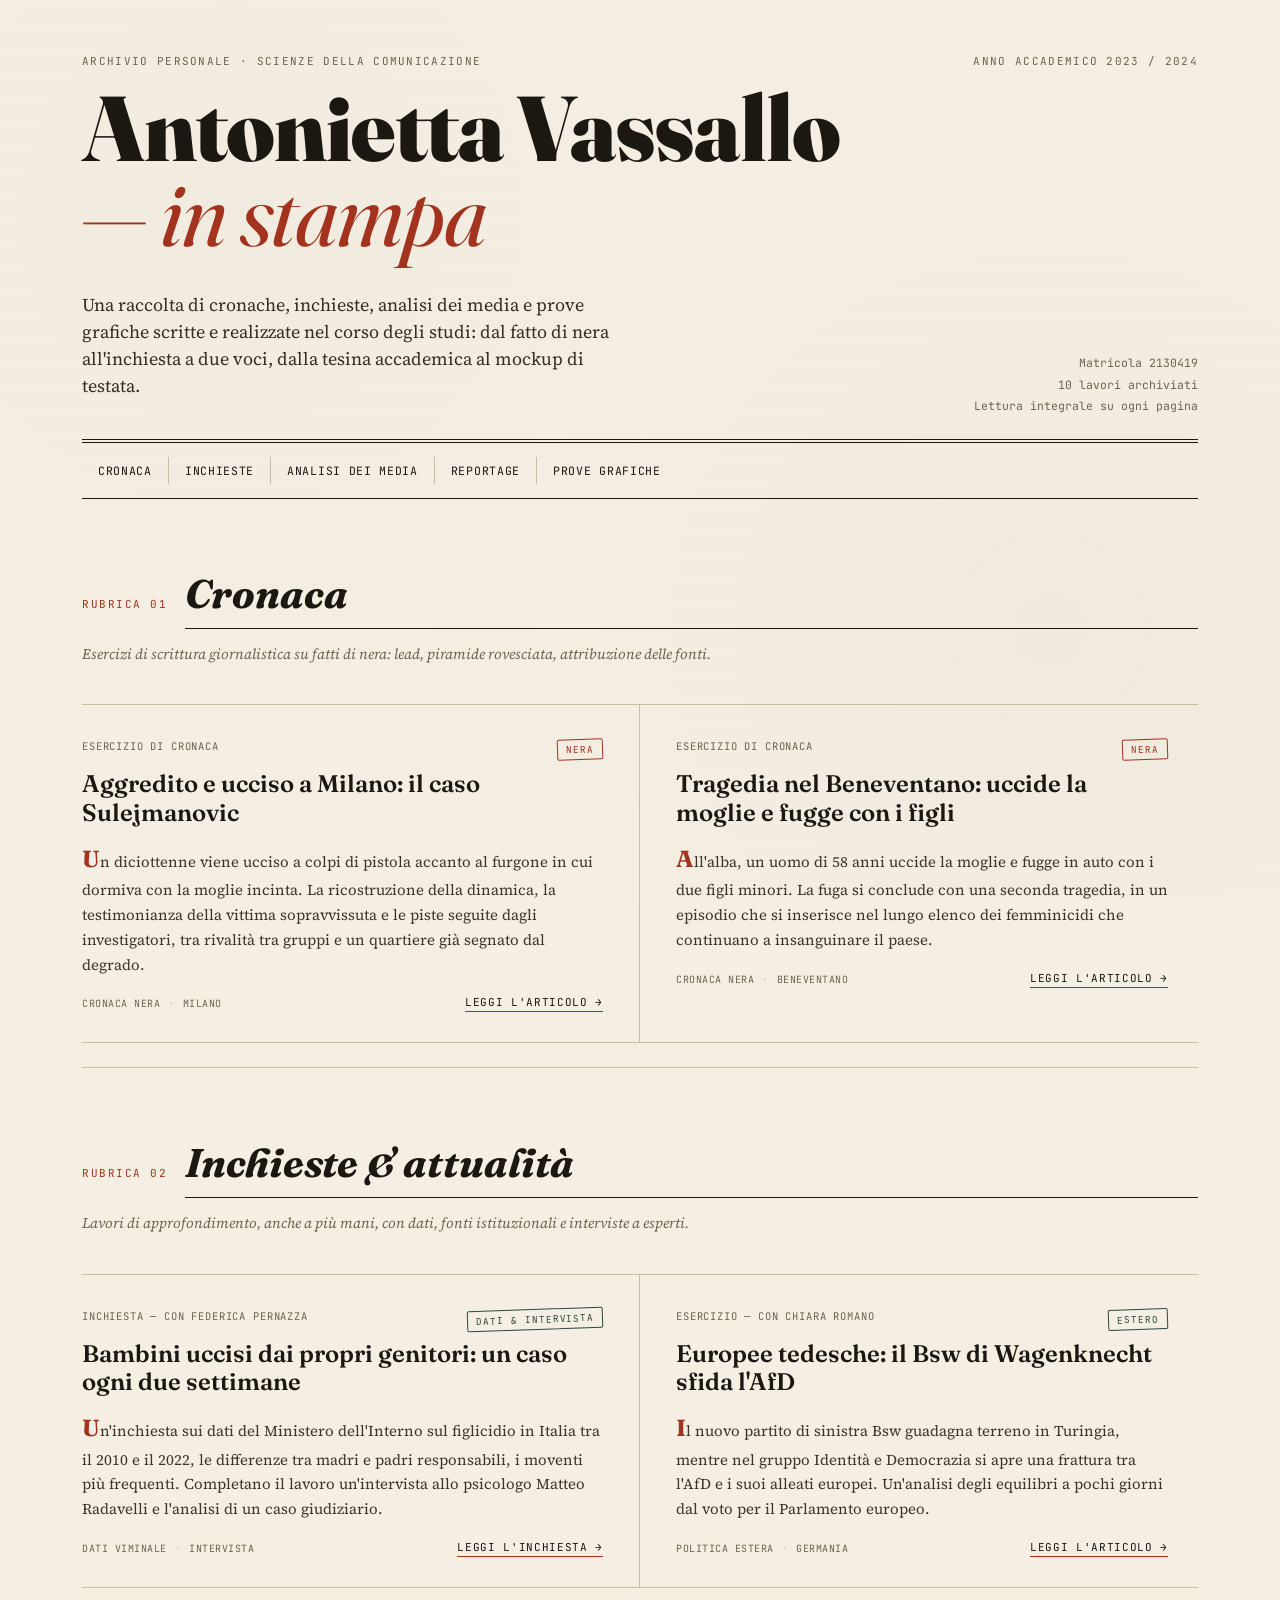
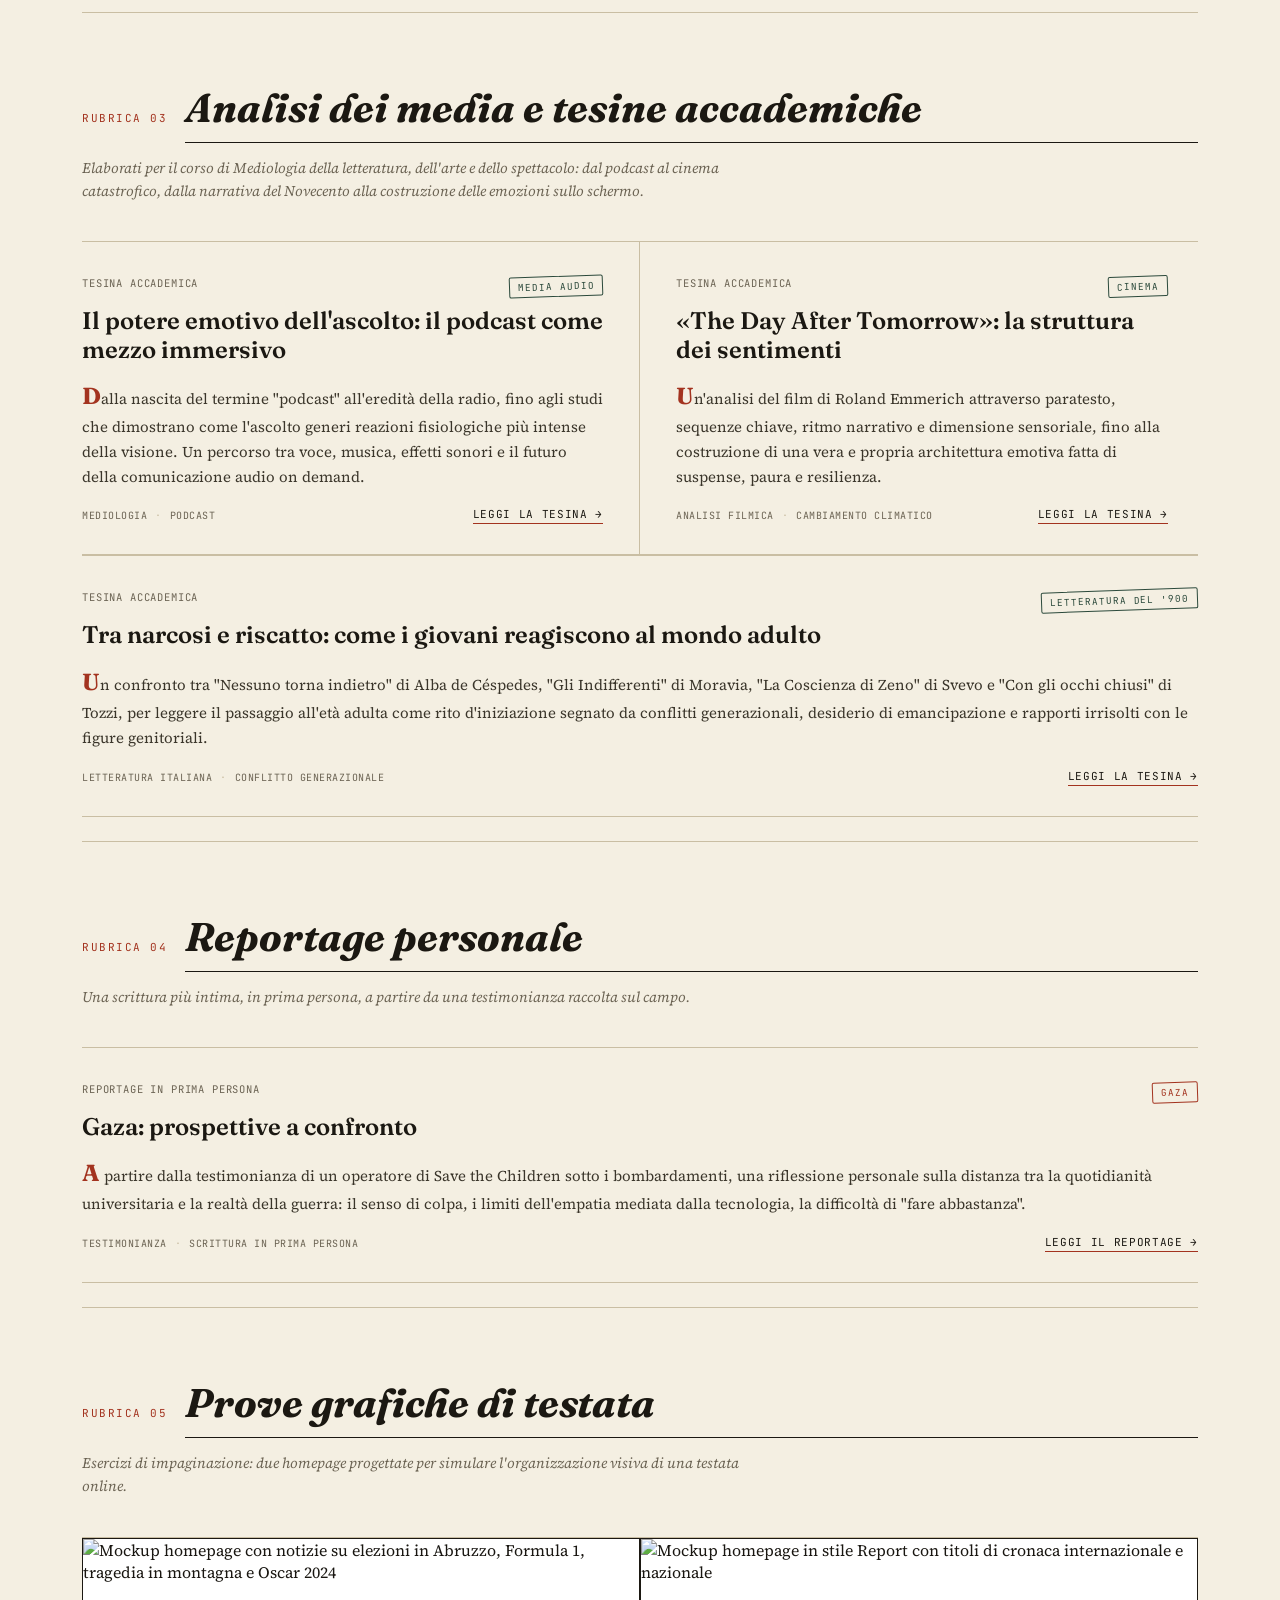
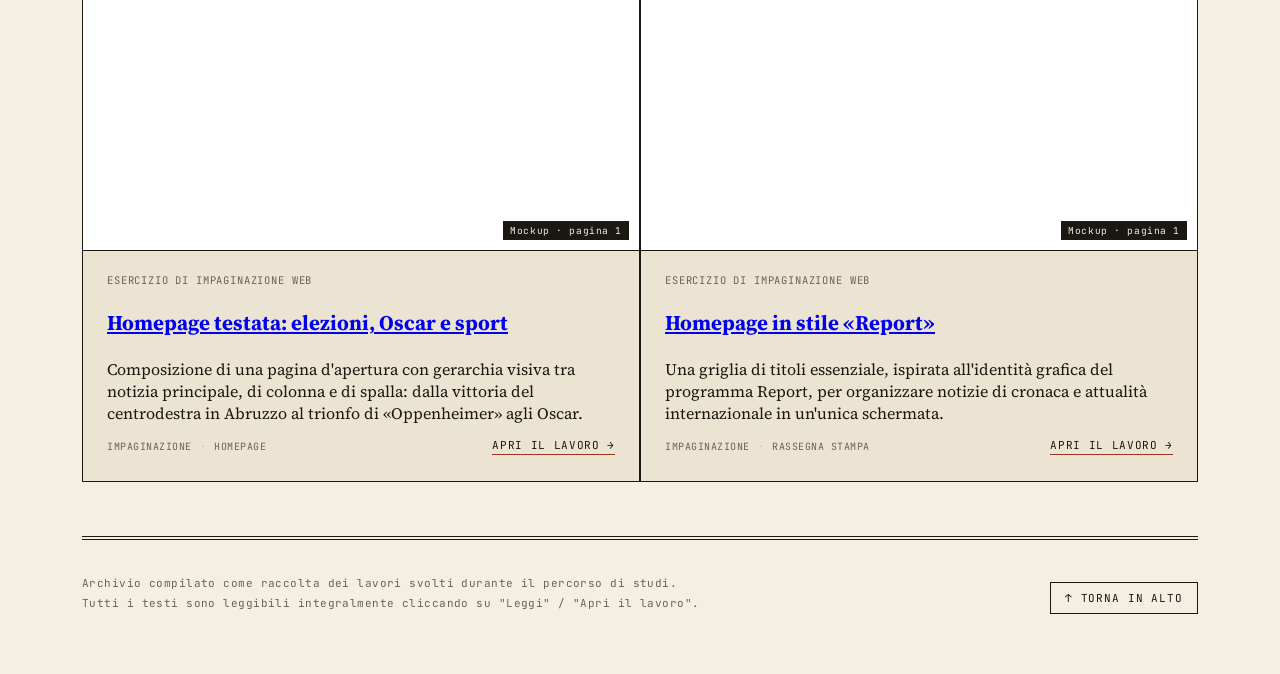
==== index.html @ c6cb2a90 "Prima versione portfolio" ====
<!DOCTYPE html>
<html lang="it">
<head>
<meta charset="UTF-8">
<meta name="viewport" content="width=device-width, initial-scale=1.0">
<title>Antonietta Vassallo — Archivio dei lavori</title>
<link rel="preconnect" href="https://fonts.googleapis.com">
<link rel="preconnect" href="https://fonts.gstatic.com" crossorigin>
<link href="https://fonts.googleapis.com/css2?family=Source+Serif+4:ital,opsz,wght@0,8..60,400;0,8..60,500;0,8..60,600;0,8..60,700;1,8..60,400;1,8..60,500&family=Fraunces:ital,opsz,wght@0,9..144,300;0,9..144,400;0,9..144,500;0,9..144,600;0,9..144,700;0,9..144,900;1,9..144,400&family=JetBrains+Mono:wght@400;500;600&display=swap" rel="stylesheet">
<link rel="stylesheet" href="style.css">
</head>
<body>

<div class="wrap">

  <header class="masthead" id="top">
    <div class="masthead-row">
      <span>Archivio personale · Scienze della Comunicazione</span>
      <span>Anno Accademico 2023 / 2024</span>
    </div>
    <h1>Antonietta Vassallo<br><span class="accent">— in stampa</span></h1>
    <div class="masthead-sub">
      <p class="masthead-dek">Una raccolta di cronache, inchieste, analisi dei media e prove grafiche scritte e realizzate nel corso degli studi: dal fatto di nera all'inchiesta a due voci, dalla tesina accademica al mockup di testata.</p>
      <div class="masthead-meta">
        Matricola 2130419<br>
        10 lavori archiviati<br>
        Lettura integrale su ogni pagina
      </div>
    </div>
  </header>

  <nav class="toc">
    <a href="#cronaca">Cronaca</a>
    <a href="#inchieste">Inchieste</a>
    <a href="#analisi">Analisi dei media</a>
    <a href="#reportage">Reportage</a>
    <a href="#grafica">Prove grafiche</a>
  </nav>

  <!-- ===================== CRONACA ===================== -->
  <section class="section" id="cronaca">
    <div class="section-head">
      <span class="section-eyebrow">Rubrica 01</span>
      <h2>Cronaca</h2>
    </div>
    <p class="section-note">Esercizi di scrittura giornalistica su fatti di nera: lead, piramide rovesciata, attribuzione delle fonti.</p>

    <div class="grid">
      <article class="card">
        <div class="card-top">
          <span class="byline">Esercizio di cronaca</span>
          <span class="stamp red">Nera</span>
        </div>
        <h3><a href="articoli/cronaca-milano-sulejmanovic.html">Aggredito e ucciso a Milano: il caso Sulejmanovic</a></h3>
        <p class="lede">Un diciottenne viene ucciso a colpi di pistola accanto al furgone in cui dormiva con la moglie incinta. La ricostruzione della dinamica, la testimonianza della vittima sopravvissuta e le piste seguite dagli investigatori, tra rivalità tra gruppi e un quartiere già segnato dal degrado.</p>
        <div class="card-foot">
          <div class="tag-row"><span class="tag">Cronaca nera</span><span class="tag">Milano</span></div>
          <a class="read-link" href="articoli/cronaca-milano-sulejmanovic.html">Leggi l'articolo</a>
        </div>
      </article>

      <article class="card">
        <div class="card-top">
          <span class="byline">Esercizio di cronaca</span>
          <span class="stamp red">Nera</span>
        </div>
        <h3><a href="articoli/femminicidio-beneventano.html">Tragedia nel Beneventano: uccide la moglie e fugge con i figli</a></h3>
        <p class="lede">All'alba, un uomo di 58 anni uccide la moglie e fugge in auto con i due figli minori. La fuga si conclude con una seconda tragedia, in un episodio che si inserisce nel lungo elenco dei femminicidi che continuano a insanguinare il paese.</p>
        <div class="card-foot">
          <div class="tag-row"><span class="tag">Cronaca nera</span><span class="tag">Beneventano</span></div>
          <a class="read-link" href="articoli/femminicidio-beneventano.html">Leggi l'articolo</a>
        </div>
      </article>
    </div>
  </section>

  <!-- ===================== INCHIESTE ===================== -->
  <section class="section" id="inchieste">
    <div class="section-head">
      <span class="section-eyebrow">Rubrica 02</span>
      <h2>Inchieste &amp; attualità</h2>
    </div>
    <p class="section-note">Lavori di approfondimento, anche a più mani, con dati, fonti istituzionali e interviste a esperti.</p>

    <div class="grid">
      <article class="card">
        <div class="card-top">
          <span class="byline">Inchiesta — con Federica Pernazza</span>
          <span class="stamp">Dati &amp; intervista</span>
        </div>
        <h3><a href="articoli/inchiesta-figlicidio.html">Bambini uccisi dai propri genitori: un caso ogni due settimane</a></h3>
        <p class="lede">Un'inchiesta sui dati del Ministero dell'Interno sul figlicidio in Italia tra il 2010 e il 2022, le differenze tra madri e padri responsabili, i moventi più frequenti. Completano il lavoro un'intervista allo psicologo Matteo Radavelli e l'analisi di un caso giudiziario.</p>
        <div class="card-foot">
          <div class="tag-row"><span class="tag">Dati Viminale</span><span class="tag">Intervista</span></div>
          <a class="read-link" href="articoli/inchiesta-figlicidio.html">Leggi l'inchiesta</a>
        </div>
      </article>

      <article class="card">
        <div class="card-top">
          <span class="byline">Esercizio — con Chiara Romano</span>
          <span class="stamp">Estero</span>
        </div>
        <h3><a href="articoli/germania-bsw-afd.html">Europee tedesche: il Bsw di Wagenknecht sfida l'AfD</a></h3>
        <p class="lede">Il nuovo partito di sinistra Bsw guadagna terreno in Turingia, mentre nel gruppo Identità e Democrazia si apre una frattura tra l'AfD e i suoi alleati europei. Un'analisi degli equilibri a pochi giorni dal voto per il Parlamento europeo.</p>
        <div class="card-foot">
          <div class="tag-row"><span class="tag">Politica estera</span><span class="tag">Germania</span></div>
          <a class="read-link" href="articoli/germania-bsw-afd.html">Leggi l'articolo</a>
        </div>
      </article>
    </div>
  </section>

  <!-- ===================== ANALISI DEI MEDIA ===================== -->
  <section class="section" id="analisi">
    <div class="section-head">
      <span class="section-eyebrow">Rubrica 03</span>
      <h2>Analisi dei media e tesine accademiche</h2>
    </div>
    <p class="section-note">Elaborati per il corso di Mediologia della letteratura, dell'arte e dello spettacolo: dal podcast al cinema catastrofico, dalla narrativa del Novecento alla costruzione delle emozioni sullo schermo.</p>

    <div class="grid">
      <article class="card">
        <div class="card-top">
          <span class="byline">Tesina accademica</span>
          <span class="stamp">Media audio</span>
        </div>
        <h3><a href="articoli/tesina-podcast.html">Il potere emotivo dell'ascolto: il podcast come mezzo immersivo</a></h3>
        <p class="lede">Dalla nascita del termine "podcast" all'eredità della radio, fino agli studi che dimostrano come l'ascolto generi reazioni fisiologiche più intense della visione. Un percorso tra voce, musica, effetti sonori e il futuro della comunicazione audio on demand.</p>
        <div class="card-foot">
          <div class="tag-row"><span class="tag">Mediologia</span><span class="tag">Podcast</span></div>
          <a class="read-link" href="articoli/tesina-podcast.html">Leggi la tesina</a>
        </div>
      </article>

      <article class="card">
        <div class="card-top">
          <span class="byline">Tesina accademica</span>
          <span class="stamp">Cinema</span>
        </div>
        <h3><a href="articoli/day-after-tomorrow.html">«The Day After Tomorrow»: la struttura dei sentimenti</a></h3>
        <p class="lede">Un'analisi del film di Roland Emmerich attraverso paratesto, sequenze chiave, ritmo narrativo e dimensione sensoriale, fino alla costruzione di una vera e propria architettura emotiva fatta di suspense, paura e resilienza.</p>
        <div class="card-foot">
          <div class="tag-row"><span class="tag">Analisi filmica</span><span class="tag">Cambiamento climatico</span></div>
          <a class="read-link" href="articoli/day-after-tomorrow.html">Leggi la tesina</a>
        </div>
      </article>
    </div>

    <div class="grid single">
      <article class="card">
        <div class="card-top">
          <span class="byline">Tesina accademica</span>
          <span class="stamp">Letteratura del '900</span>
        </div>
        <h3><a href="articoli/tesina-letteratura-giovani.html">Tra narcosi e riscatto: come i giovani reagiscono al mondo adulto</a></h3>
        <p class="lede">Un confronto tra "Nessuno torna indietro" di Alba de Céspedes, "Gli Indifferenti" di Moravia, "La Coscienza di Zeno" di Svevo e "Con gli occhi chiusi" di Tozzi, per leggere il passaggio all'età adulta come rito d'iniziazione segnato da conflitti generazionali, desiderio di emancipazione e rapporti irrisolti con le figure genitoriali.</p>
        <div class="card-foot">
          <div class="tag-row"><span class="tag">Letteratura italiana</span><span class="tag">Conflitto generazionale</span></div>
          <a class="read-link" href="articoli/tesina-letteratura-giovani.html">Leggi la tesina</a>
        </div>
      </article>
    </div>
  </section>

  <!-- ===================== REPORTAGE ===================== -->
  <section class="section" id="reportage">
    <div class="section-head">
      <span class="section-eyebrow">Rubrica 04</span>
      <h2>Reportage personale</h2>
    </div>
    <p class="section-note">Una scrittura più intima, in prima persona, a partire da una testimonianza raccolta sul campo.</p>

    <div class="grid single">
      <article class="card">
        <div class="card-top">
          <span class="byline">Reportage in prima persona</span>
          <span class="stamp red">Gaza</span>
        </div>
        <h3><a href="articoli/reportage-gaza.html">Gaza: prospettive a confronto</a></h3>
        <p class="lede">A partire dalla testimonianza di un operatore di Save the Children sotto i bombardamenti, una riflessione personale sulla distanza tra la quotidianità universitaria e la realtà della guerra: il senso di colpa, i limiti dell'empatia mediata dalla tecnologia, la difficoltà di "fare abbastanza".</p>
        <div class="card-foot">
          <div class="tag-row"><span class="tag">Testimonianza</span><span class="tag">Scrittura in prima persona</span></div>
          <a class="read-link" href="articoli/reportage-gaza.html">Leggi il reportage</a>
        </div>
      </article>
    </div>
  </section>

  <!-- ===================== PROVE GRAFICHE ===================== -->
  <section class="section" id="grafica">
    <div class="section-head">
      <span class="section-eyebrow">Rubrica 05</span>
      <h2>Prove grafiche di testata</h2>
    </div>
    <p class="section-note">Esercizi di impaginazione: due homepage progettate per simulare l'organizzazione visiva di una testata online.</p>

    <div class="grid">
      <article class="visual-card">
        <div class="frame">
          <img src="img/preview-mockup-sito.jpg" alt="Mockup homepage con notizie su elezioni in Abruzzo, Formula 1, tragedia in montagna e Oscar 2024">
          <span class="ph-label">Mockup · pagina 1</span>
        </div>
        <div class="vc-body">
          <div class="card-top" style="margin-bottom:8px;">
            <span class="byline">Esercizio di impaginazione web</span>
          </div>
          <h3 style="font-size:21px;"><a href="articoli/mockup-homepage-sito.html">Homepage testata: elezioni, Oscar e sport</a></h3>
          <p class="lede" style="margin-bottom:14px;">Composizione di una pagina d'apertura con gerarchia visiva tra notizia principale, di colonna e di spalla: dalla vittoria del centrodestra in Abruzzo al trionfo di «Oppenheimer» agli Oscar.</p>
          <div class="card-foot">
            <div class="tag-row"><span class="tag">Impaginazione</span><span class="tag">Homepage</span></div>
            <a class="read-link" href="articoli/mockup-homepage-sito.html">Apri il lavoro</a>
          </div>
        </div>
      </article>

      <article class="visual-card">
        <div class="frame">
          <img src="img/preview-mockup-report.jpg" alt="Mockup homepage in stile Report con titoli di cronaca internazionale e nazionale">
          <span class="ph-label">Mockup · pagina 1</span>
        </div>
        <div class="vc-body">
          <div class="card-top" style="margin-bottom:8px;">
            <span class="byline">Esercizio di impaginazione web</span>
          </div>
          <h3 style="font-size:21px;"><a href="articoli/mockup-report-homepage.html">Homepage in stile «Report»</a></h3>
          <p class="lede" style="margin-bottom:14px;">Una griglia di titoli essenziale, ispirata all'identità grafica del programma Report, per organizzare notizie di cronaca e attualità internazionale in un'unica schermata.</p>
          <div class="card-foot">
            <div class="tag-row"><span class="tag">Impaginazione</span><span class="tag">Rassegna stampa</span></div>
            <a class="read-link" href="articoli/mockup-report-homepage.html">Apri il lavoro</a>
          </div>
        </div>
      </article>
    </div>
  </section>

  <footer class="colophon">
    <div class="colophon-text">
      Archivio compilato come raccolta dei lavori svolti durante il percorso di studi.<br>
      Tutti i testi sono leggibili integralmente cliccando su "Leggi" / "Apri il lavoro".
    </div>
    <a class="back-top" href="#top" onclick="window.scrollTo({top:0,behavior:'smooth'});return false;">↑ Torna in alto</a>
  </footer>

</div>

</body>
</html>
---- style.css ----
:root{
  --ink:        #1b1812;
  --paper:      #f4efe2;
  --paper-2:    #ece4d2;
  --rule:       #c9bea3;
  --stamp-red:  #a3331f;
  --press-green:#2c4a3c;
  --ink-faded:  #6b6353;
}

*{ box-sizing:border-box; }
html{ scroll-behavior:smooth; }

body{
  margin:0;
  background:var(--paper);
  color:var(--ink);
  font-family:'Source Serif 4', serif;
  -webkit-font-smoothing:antialiased;
}

body::before{
  content:"";
  position:fixed; inset:0;
  pointer-events:none;
  z-index:1;
  opacity:.5;
  background-image:
    radial-gradient(circle at 18% 24%, rgba(0,0,0,.025) 0, transparent 40%),
    radial-gradient(circle at 82% 70%, rgba(0,0,0,.03) 0, transparent 45%),
    repeating-linear-gradient(0deg, rgba(0,0,0,.012) 0px, rgba(0,0,0,.012) 1px, transparent 1px, transparent 3px);
}

.wrap{ max-width:1180px; margin:0 auto; padding:0 32px; position:relative; z-index:2; }
.wrap.narrow{ max-width:760px; }

/* ====== MASTHEAD (home) ====== */
.masthead{ border-bottom:4px double var(--ink); padding:54px 0 22px; }
.masthead-row{
  display:flex; justify-content:space-between; align-items:baseline;
  font-family:'JetBrains Mono', monospace;
  font-size:11px; letter-spacing:.12em; text-transform:uppercase;
  color:var(--ink-faded); margin-bottom:18px;
}
.masthead h1{
  font-family:'Fraunces', serif; font-weight:900;
  font-size:clamp(46px, 8vw, 92px); line-height:0.92; margin:0; letter-spacing:-.01em;
}
.masthead .accent{ font-style:italic; font-weight:400; color:var(--stamp-red); }
.masthead-sub{ display:flex; justify-content:space-between; align-items:flex-end; gap:24px; margin-top:18px; flex-wrap:wrap; }
.masthead-dek{ font-size:18px; max-width:560px; color:#332e24; line-height:1.5; }
.masthead-meta{
  font-family:'JetBrains Mono', monospace; font-size:11.5px; line-height:1.9;
  text-align:right; color:var(--ink-faded); white-space:nowrap;
}

/* ====== STRIP HEADER (article pages) ====== */
.strip-header{
  border-bottom:4px double var(--ink);
  padding:26px 0;
  display:flex; justify-content:space-between; align-items:center; gap:18px; flex-wrap:wrap;
}
.strip-brand{
  font-family:'Fraunces', serif; font-weight:900; font-size:22px; text-decoration:none; color:var(--ink);
  letter-spacing:-.01em;
}
.strip-brand .accent{ color:var(--stamp-red); font-style:italic; font-weight:400; }
.back-link{
  font-family:'JetBrains Mono', monospace; font-size:11px; letter-spacing:.08em; text-transform:uppercase;
  color:var(--ink); text-decoration:none; border:1px solid var(--ink); padding:8px 14px;
  white-space:nowrap;
}
.back-link:hover{ background:var(--ink); color:var(--paper); }
.back-link:focus-visible{ outline:2px solid var(--stamp-red); outline-offset:2px; }

/* ====== TOC ====== */
.toc{
  display:flex; gap:0; flex-wrap:wrap; border-bottom:1px solid var(--ink); padding:14px 0;
  font-family:'JetBrains Mono', monospace; font-size:11.5px; letter-spacing:.06em; text-transform:uppercase;
}
.toc a{ color:var(--ink); text-decoration:none; padding:6px 16px; border-right:1px solid var(--rule); transition:color .15s, background .15s; }
.toc a:last-child{ border-right:none; }
.toc a:hover{ background:var(--stamp-red); color:var(--paper); }
.toc a:focus-visible{ outline:2px solid var(--stamp-red); outline-offset:2px; }

/* ====== SEZIONI HOME ====== */
.section{ padding:70px 0 24px; }
.section + .section{ border-top:1px solid var(--rule); }
.section-head{ display:flex; align-items:baseline; gap:18px; margin-bottom:8px; }
.section-eyebrow{ font-family:'JetBrains Mono', monospace; font-size:11px; letter-spacing:.14em; text-transform:uppercase; color:var(--stamp-red); white-space:nowrap; }
.section-head h2{ font-family:'Fraunces', serif; font-weight:700; font-style:italic; font-size:clamp(28px, 4vw, 40px); margin:0; flex:1; border-bottom:1px solid var(--ink); padding-bottom:10px; }
.section-note{ font-size:14.5px; color:var(--ink-faded); max-width:680px; margin:14px 0 38px; line-height:1.6; font-style:italic; }

/* ====== CARD (home grid) ====== */
.grid{ display:grid; grid-template-columns:repeat(2, 1fr); gap:0; border-top:1px solid var(--rule); }
.grid.single{ grid-template-columns:1fr; }
.card{ padding:34px 30px 30px 0; border-bottom:1px solid var(--rule); position:relative; }
.grid > .card:nth-child(odd){ padding-right:36px; border-right:1px solid var(--rule); }
.grid > .card:nth-child(even){ padding-left:36px; }
.grid.single > .card{ border-right:none; padding:34px 0 30px; }
.card-top{ display:flex; justify-content:space-between; align-items:flex-start; margin-bottom:10px; gap:12px; }
.byline{ font-family:'JetBrains Mono', monospace; font-size:10.5px; letter-spacing:.08em; text-transform:uppercase; color:var(--ink-faded); }
.stamp{ font-family:'JetBrains Mono', monospace; font-size:9.5px; letter-spacing:.1em; text-transform:uppercase; border:1.4px solid var(--press-green); color:var(--press-green); padding:3px 8px; border-radius:2px; transform:rotate(-2deg); white-space:nowrap; flex-shrink:0; }
.stamp.red{ border-color:var(--stamp-red); color:var(--stamp-red); }
.card h3{ font-family:'Fraunces', serif; font-weight:600; font-size:24px; line-height:1.18; margin:0 0 13px; }
.card h3 a{ color:var(--ink); text-decoration:none; }
.card h3 a:hover{ color:var(--stamp-red); }
.card h3 a:focus-visible{ outline:2px solid var(--stamp-red); outline-offset:3px; }
.card p.lede{ font-size:15px; line-height:1.65; color:#3a352a; margin:0 0 18px; }
.card p.lede::first-letter{ font-family:'Fraunces', serif; font-weight:700; font-size:1.55em; color:var(--stamp-red); }
.card-foot{ display:flex; justify-content:space-between; align-items:center; gap:14px; flex-wrap:wrap; }
.tag-row{ display:flex; gap:8px; flex-wrap:wrap; }
.tag{ font-family:'JetBrains Mono', monospace; font-size:10px; letter-spacing:.05em; color:var(--ink-faded); text-transform:uppercase; }
.tag:not(:last-child)::after{ content:"·"; margin-left:8px; color:var(--rule); }
.read-link{ font-family:'JetBrains Mono', monospace; font-size:11px; letter-spacing:.06em; text-transform:uppercase; color:var(--ink); text-decoration:none; border-bottom:1.4px solid var(--stamp-red); padding-bottom:2px; white-space:nowrap; transition:opacity .15s; }
.read-link:hover{ opacity:.6; }
.read-link:focus-visible{ outline:2px solid var(--stamp-red); outline-offset:3px; }
.read-link::after{ content:" →"; }

/* ====== VISUAL CARD (mockup) ====== */
.visual-card{ border:1px solid var(--ink); background:var(--paper-2); overflow:hidden; }
.visual-card .frame{ aspect-ratio:16/9; background:#fff; border-bottom:1px solid var(--ink); display:flex; align-items:center; justify-content:center; position:relative; overflow:hidden; }
.visual-card .frame img{ width:100%; height:100%; object-fit:cover; display:block; filter:saturate(.88) contrast(1.02); }
.visual-card .frame .ph-label{ position:absolute; bottom:10px; right:10px; font-family:'JetBrains Mono', monospace; font-size:9.5px; background:var(--ink); color:var(--paper); padding:3px 7px; letter-spacing:.06em; }
.visual-card .vc-body{ padding:22px 24px 26px; }

/* ====== ARTICLE PAGE ====== */
.article-head{ padding:50px 0 30px; border-bottom:1px solid var(--rule); }
.article-eyebrow-row{ display:flex; gap:10px; align-items:center; margin-bottom:18px; flex-wrap:wrap; }
.article-head h1{
  font-family:'Fraunces', serif; font-weight:700; font-style:italic;
  font-size:clamp(32px, 5.2vw, 54px); line-height:1.08; margin:0 0 18px;
}
.article-dek{ font-size:18px; color:#3a352a; line-height:1.55; max-width:680px; margin:0 0 22px; }
.article-meta-row{
  display:flex; gap:22px; flex-wrap:wrap; align-items:baseline;
  font-family:'JetBrains Mono', monospace; font-size:11px; letter-spacing:.05em;
  color:var(--ink-faded); text-transform:uppercase; padding-top:14px; border-top:1px solid var(--rule);
}
.article-meta-row strong{ color:var(--ink); font-weight:600; }

.article-body{ padding:46px 0 70px; max-width:700px; }
.article-body p{ font-size:17px; line-height:1.78; margin:0 0 24px; color:#241f17; }
.article-body p.lead::first-letter{
  font-family:'Fraunces', serif; font-weight:700; font-size:3.6em; color:var(--stamp-red);
  float:left; line-height:.8; padding-right:8px; padding-top:6px;
}
.article-body h2{ font-family:'Fraunces', serif; font-weight:600; font-style:italic; font-size:24px; margin:42px 0 18px; }
.article-body h3{ font-family:'Source Serif 4', serif; font-weight:700; font-size:18px; margin:32px 0 14px; }
.article-body blockquote{
  margin:32px 0; padding:6px 0 6px 24px; border-left:3px solid var(--stamp-red);
  font-style:italic; color:#3a352a; font-size:17px; line-height:1.7;
}
.article-body ul{ margin:0 0 24px; padding-left:24px; }
.article-body li{ font-size:16px; line-height:1.7; margin-bottom:8px; color:#241f17; }
.article-body .q{ font-weight:700; font-style:italic; margin-top:30px; }
.article-body .a{ padding-left:18px; border-left:2px solid var(--rule); }
.article-body sup{ color:var(--stamp-red); font-size:.7em; }

.bibliography{ margin-top:50px; padding-top:30px; border-top:1px solid var(--rule); }
.bibliography h3{ font-family:'JetBrains Mono', monospace; font-size:11px; letter-spacing:.12em; text-transform:uppercase; color:var(--ink-faded); font-weight:600; margin:0 0 18px; }
.bibliography ul{ list-style:none; padding:0; margin:0 0 24px; }
.bibliography li{ font-size:13.5px; line-height:1.7; color:var(--ink-faded); margin-bottom:6px; }
.bibliography a{ color:var(--ink-faded); }

.notes{ margin-top:36px; padding-top:24px; border-top:1px dashed var(--rule); }
.notes h3{ font-family:'JetBrains Mono', monospace; font-size:10.5px; letter-spacing:.1em; text-transform:uppercase; color:var(--ink-faded); margin:0 0 14px; }
.notes ol{ padding-left:18px; margin:0; }
.notes li{ font-size:12.5px; line-height:1.7; color:var(--ink-faded); margin-bottom:6px; }

.article-figure{ margin:0 0 70px; }
.article-figure img{ width:100%; display:block; border:1px solid var(--ink); }
.article-figure figcaption{
  font-family:'JetBrains Mono', monospace; font-size:11px; color:var(--ink-faded);
  letter-spacing:.04em; padding-top:10px;
}

.byline-block{
  display:flex; align-items:center; gap:14px; margin:0 0 14px;
  font-family:'JetBrains Mono', monospace; font-size:11.5px; letter-spacing:.06em;
  text-transform:uppercase; color:var(--ink-faded);
}

.article-nav{
  display:flex; justify-content:space-between; gap:20px; padding:30px 0 60px;
  border-top:1px solid var(--rule); flex-wrap:wrap;
}
.article-nav a{
  font-family:'JetBrains Mono', monospace; font-size:11px; letter-spacing:.06em; text-transform:uppercase;
  color:var(--ink); text-decoration:none; border-bottom:1.4px solid var(--stamp-red); padding-bottom:2px;
}
.article-nav a:hover{ opacity:.6; }

/* ====== FOOTER ====== */
.colophon{
  border-top:4px double var(--ink); margin-top:30px; padding:34px 0 60px;
  display:flex; justify-content:space-between; align-items:flex-end; flex-wrap:wrap; gap:18px;
}
.colophon-text{ font-family:'JetBrains Mono', monospace; font-size:11px; color:var(--ink-faded); letter-spacing:.04em; line-height:1.8; }
.back-top{
  font-family:'JetBrains Mono', monospace; font-size:11px; letter-spacing:.08em; text-transform:uppercase;
  color:var(--ink); text-decoration:none; border:1px solid var(--ink); padding:8px 14px;
}
.back-top:hover{ background:var(--ink); color:var(--paper); }

@media (max-width:760px){
  .wrap{ padding:0 18px; }
  .grid{ grid-template-columns:1fr; }
  .grid > .card:nth-child(odd){ border-right:none; padding-right:0; }
  .grid > .card:nth-child(even){ padding-left:0; }
  .masthead-sub{ flex-direction:column; align-items:flex-start; }
  .masthead-meta{ text-align:left; }
  .toc{ font-size:10.5px; }
  .toc a{ padding:6px 10px; }
  .article-body p.lead::first-letter{ font-size:2.8em; }
}

@media (prefers-reduced-motion: reduce){ html{ scroll-behavior:auto; } }
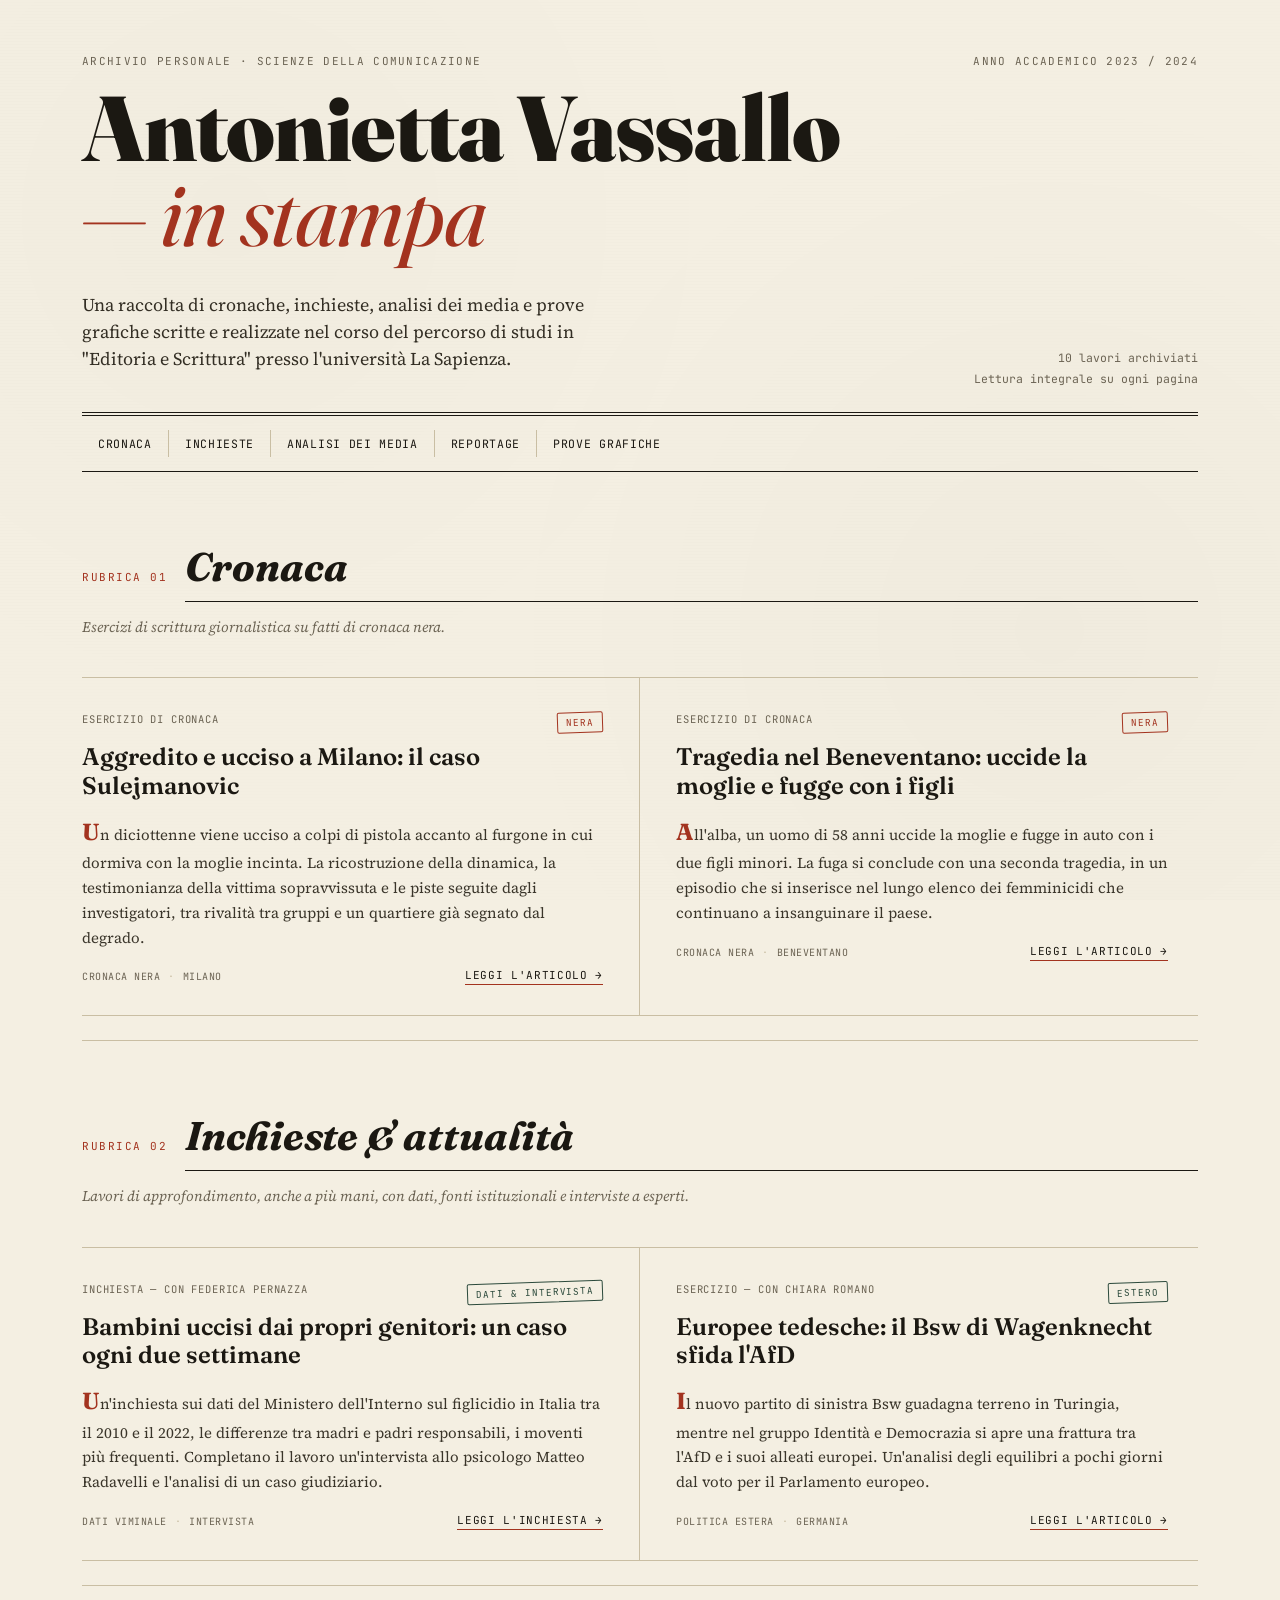
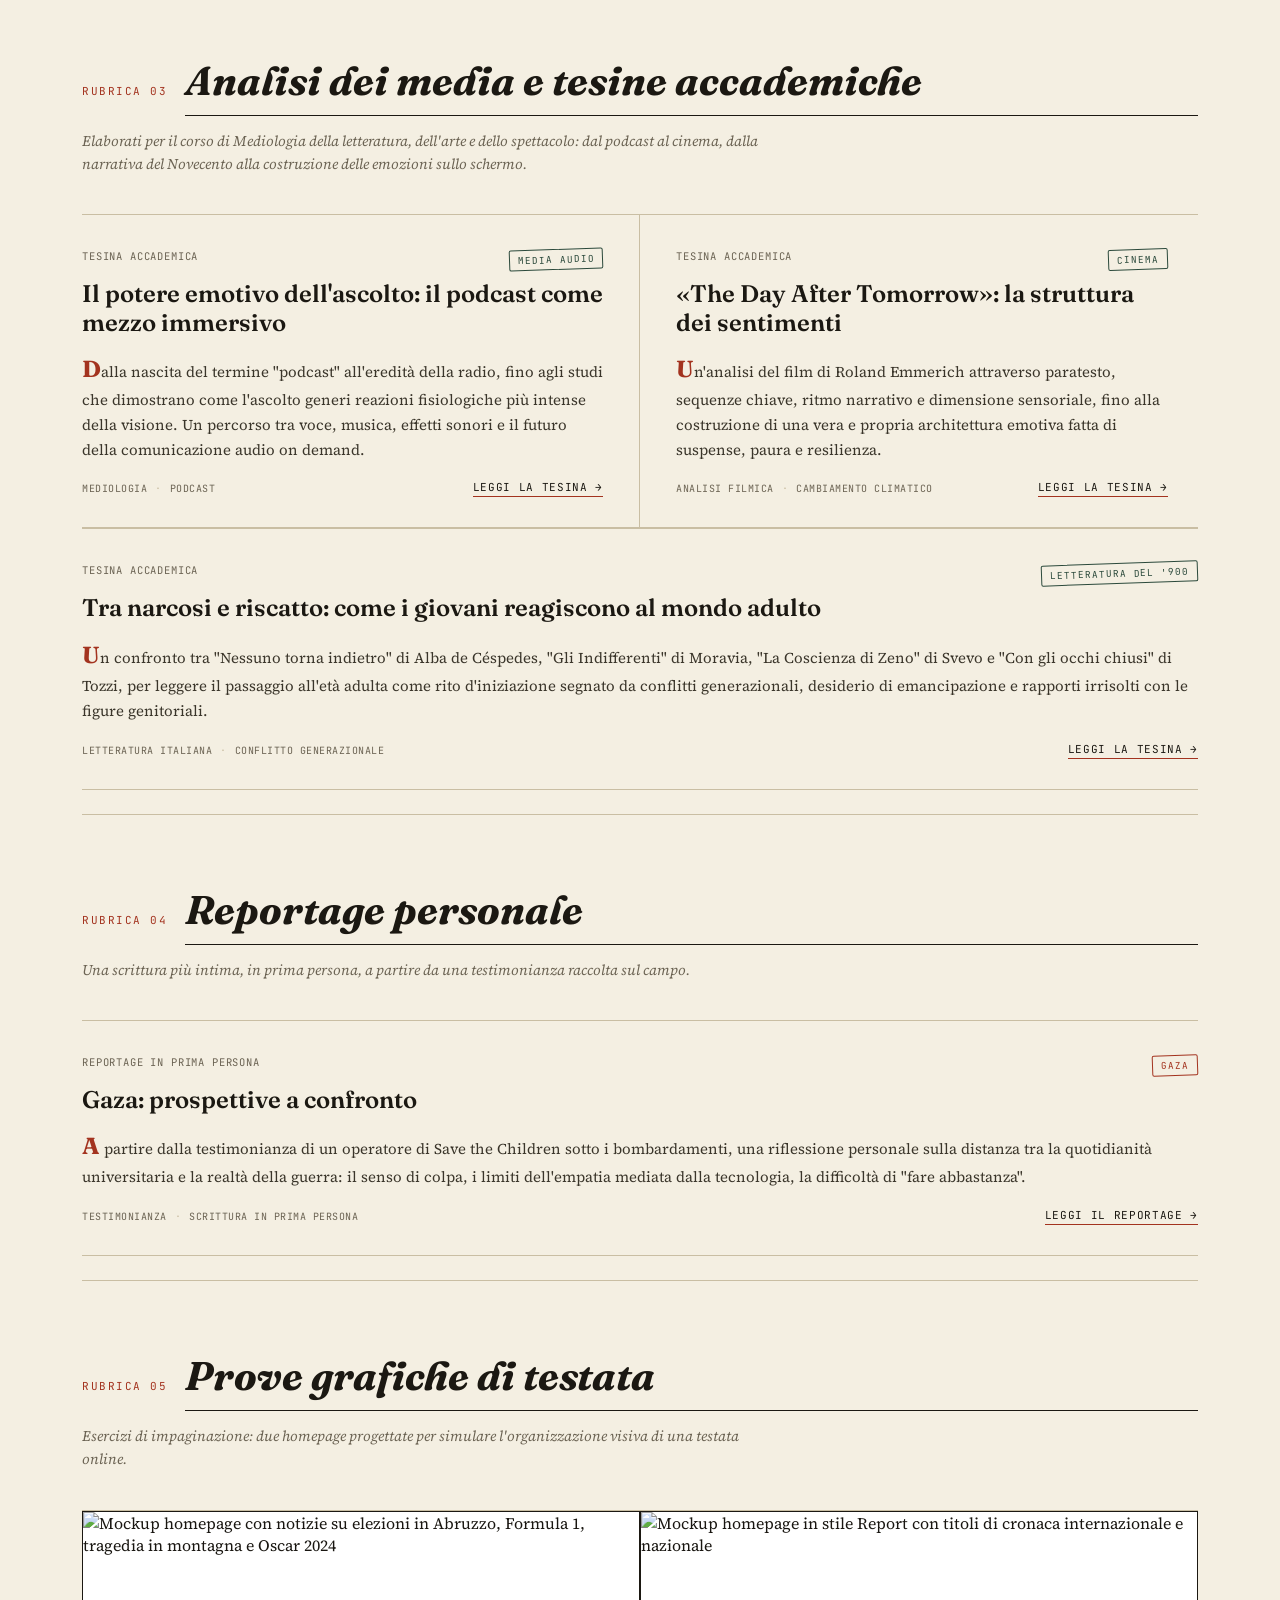
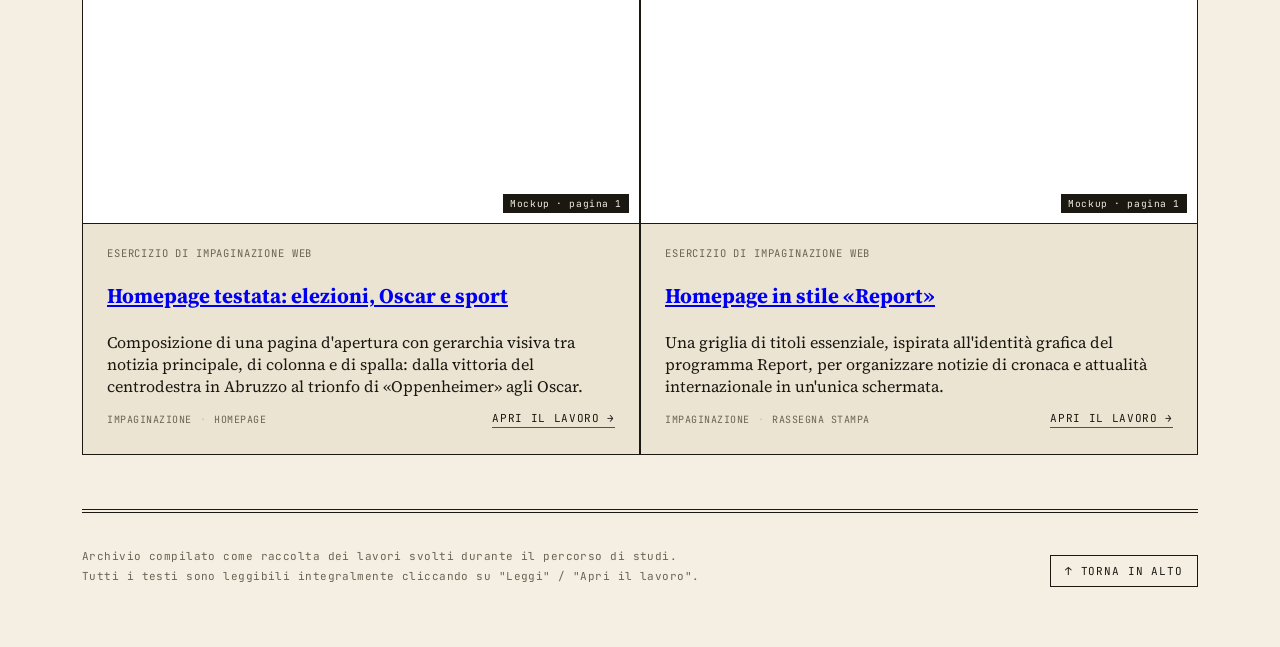
==== commit 099c5985: "aggiornamento portfolio" ====
--- a/index.html
+++ b/index.html
@@ -3,7 +3,7 @@
 <head>
 <meta charset="UTF-8">
 <meta name="viewport" content="width=device-width, initial-scale=1.0">
-<title>Antonietta Vassallo — Archivio dei lavori</title>
+<title>Antonietta Vassallo — Portfolio</title>
 <link rel="preconnect" href="https://fonts.googleapis.com">
 <link rel="preconnect" href="https://fonts.gstatic.com" crossorigin>
 <link href="https://fonts.googleapis.com/css2?family=Source+Serif+4:ital,opsz,wght@0,8..60,400;0,8..60,500;0,8..60,600;0,8..60,700;1,8..60,400;1,8..60,500&family=Fraunces:ital,opsz,wght@0,9..144,300;0,9..144,400;0,9..144,500;0,9..144,600;0,9..144,700;0,9..144,900;1,9..144,400&family=JetBrains+Mono:wght@400;500;600&display=swap" rel="stylesheet">
@@ -20,9 +20,8 @@
     </div>
     <h1>Antonietta Vassallo<br><span class="accent">— in stampa</span></h1>
     <div class="masthead-sub">
-      <p class="masthead-dek">Una raccolta di cronache, inchieste, analisi dei media e prove grafiche scritte e realizzate nel corso degli studi: dal fatto di nera all'inchiesta a due voci, dalla tesina accademica al mockup di testata.</p>
+      <p class="masthead-dek">Una raccolta di cronache, inchieste, analisi dei media e prove grafiche scritte e realizzate nel corso del percorso di studi in "Editoria e Scrittura" presso l'università La Sapienza.
       <div class="masthead-meta">
-        Matricola 2130419<br>
         10 lavori archiviati<br>
         Lettura integrale su ogni pagina
       </div>
@@ -43,7 +42,7 @@
       <span class="section-eyebrow">Rubrica 01</span>
       <h2>Cronaca</h2>
     </div>
-    <p class="section-note">Esercizi di scrittura giornalistica su fatti di nera: lead, piramide rovesciata, attribuzione delle fonti.</p>
+    <p class="section-note">Esercizi di scrittura giornalistica su fatti di cronaca nera.
 
     <div class="grid">
       <article class="card">
@@ -117,7 +116,7 @@
       <span class="section-eyebrow">Rubrica 03</span>
       <h2>Analisi dei media e tesine accademiche</h2>
     </div>
-    <p class="section-note">Elaborati per il corso di Mediologia della letteratura, dell'arte e dello spettacolo: dal podcast al cinema catastrofico, dalla narrativa del Novecento alla costruzione delle emozioni sullo schermo.</p>
+    <p class="section-note">Elaborati per il corso di Mediologia della letteratura, dell'arte e dello spettacolo: dal podcast al cinema, dalla narrativa del Novecento alla costruzione delle emozioni sullo schermo.</p>
 
     <div class="grid">
       <article class="card">
@@ -198,7 +197,7 @@
     <div class="grid">
       <article class="visual-card">
         <div class="frame">
-          <img src="img/preview-mockup-sito.jpg" alt="Mockup homepage con notizie su elezioni in Abruzzo, Formula 1, tragedia in montagna e Oscar 2024">
+          <img src="img/preview-mockup-sito.pdf" alt="Mockup homepage con notizie su elezioni in Abruzzo, Formula 1, tragedia in montagna e Oscar 2024">
           <span class="ph-label">Mockup · pagina 1</span>
         </div>
         <div class="vc-body">
@@ -216,7 +215,7 @@
 
       <article class="visual-card">
         <div class="frame">
-          <img src="img/preview-mockup-report.jpg" alt="Mockup homepage in stile Report con titoli di cronaca internazionale e nazionale">
+          <img src="img/preview-mockup-report.pdf" alt="Mockup homepage in stile Report con titoli di cronaca internazionale e nazionale">
           <span class="ph-label">Mockup · pagina 1</span>
         </div>
         <div class="vc-body">
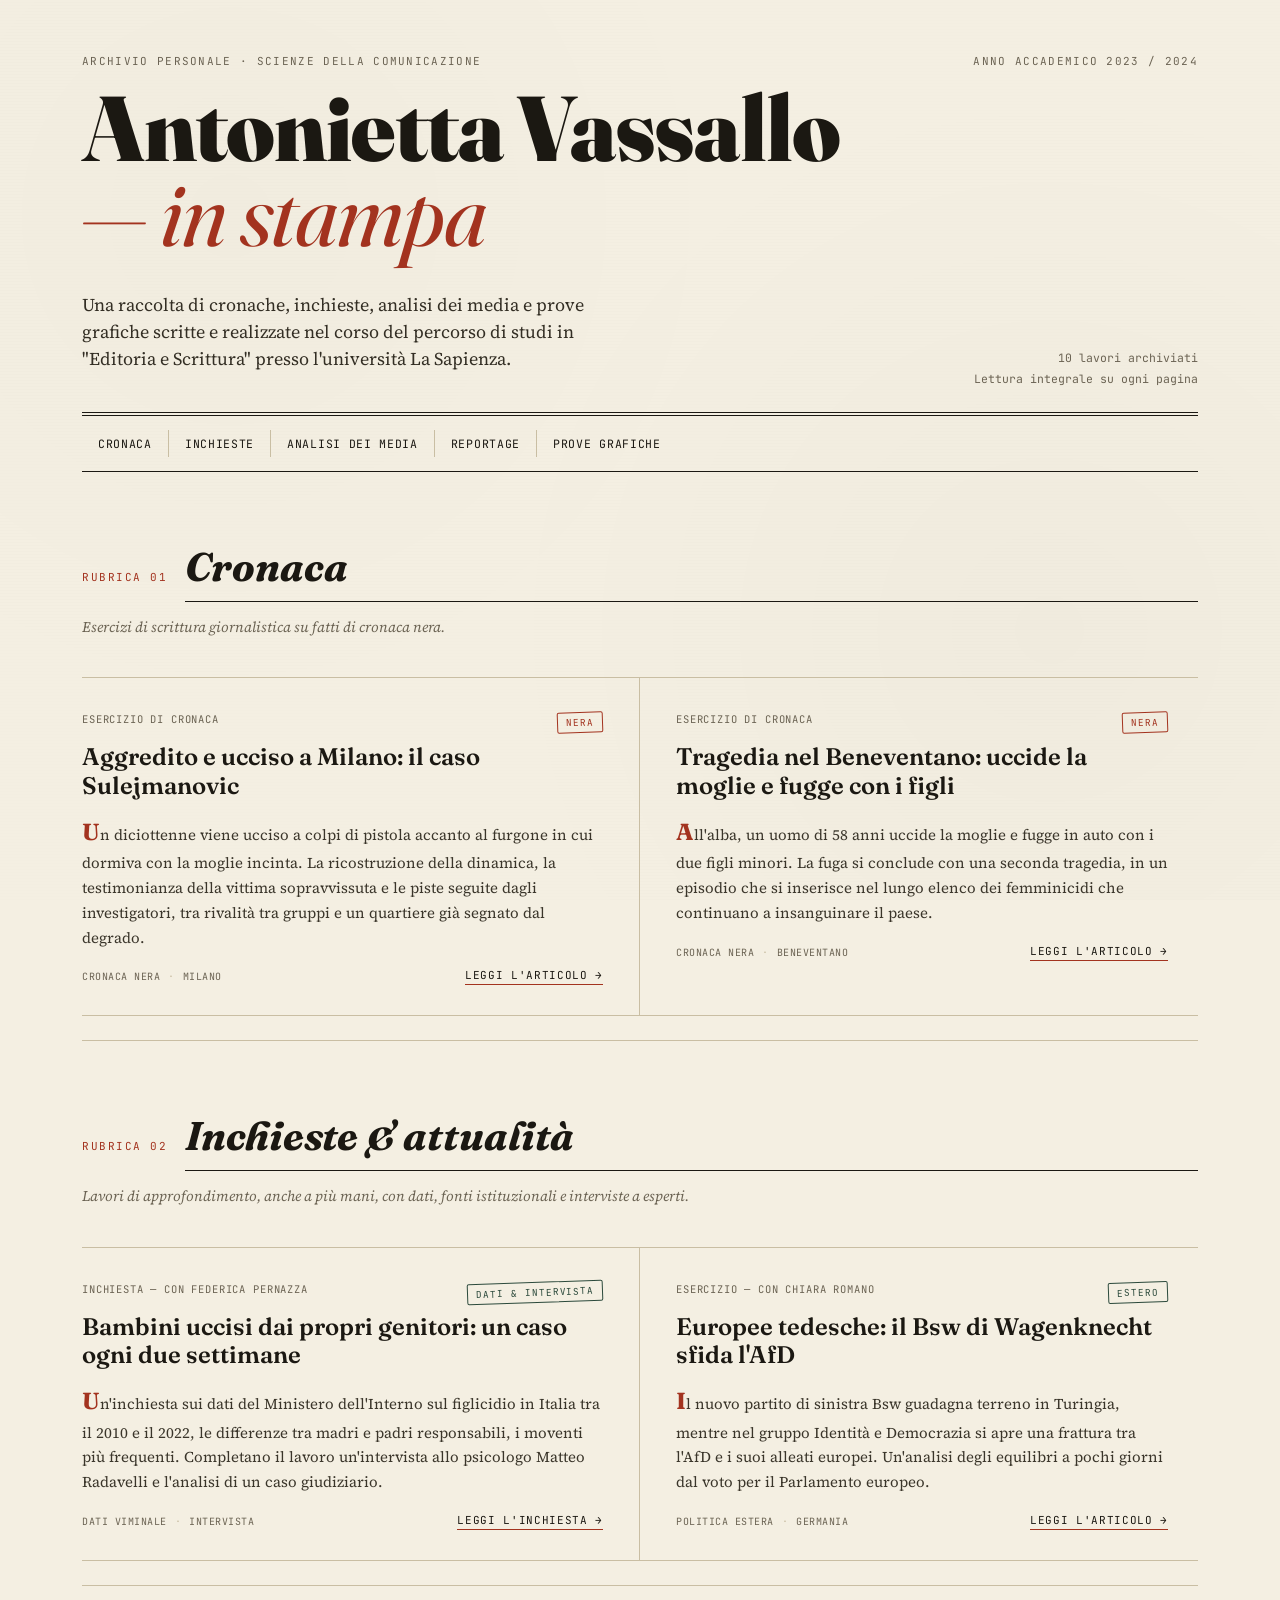
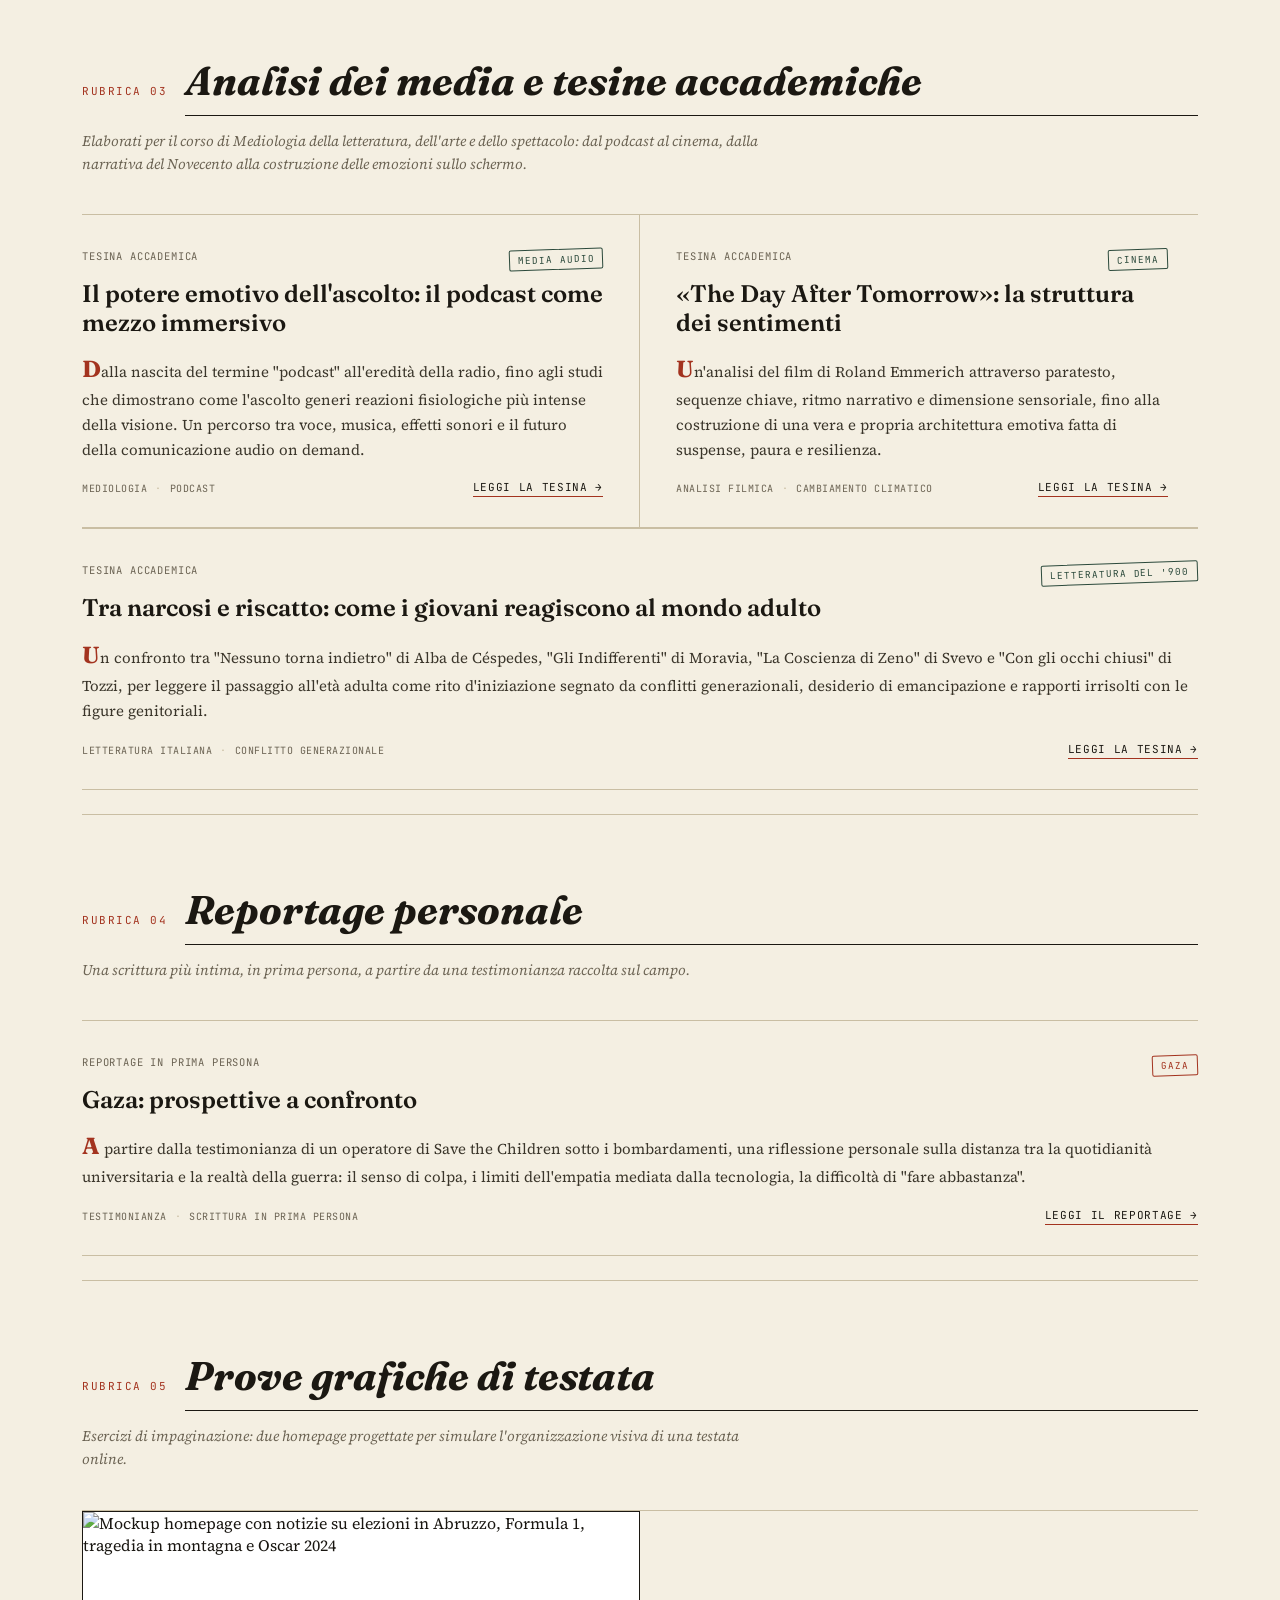
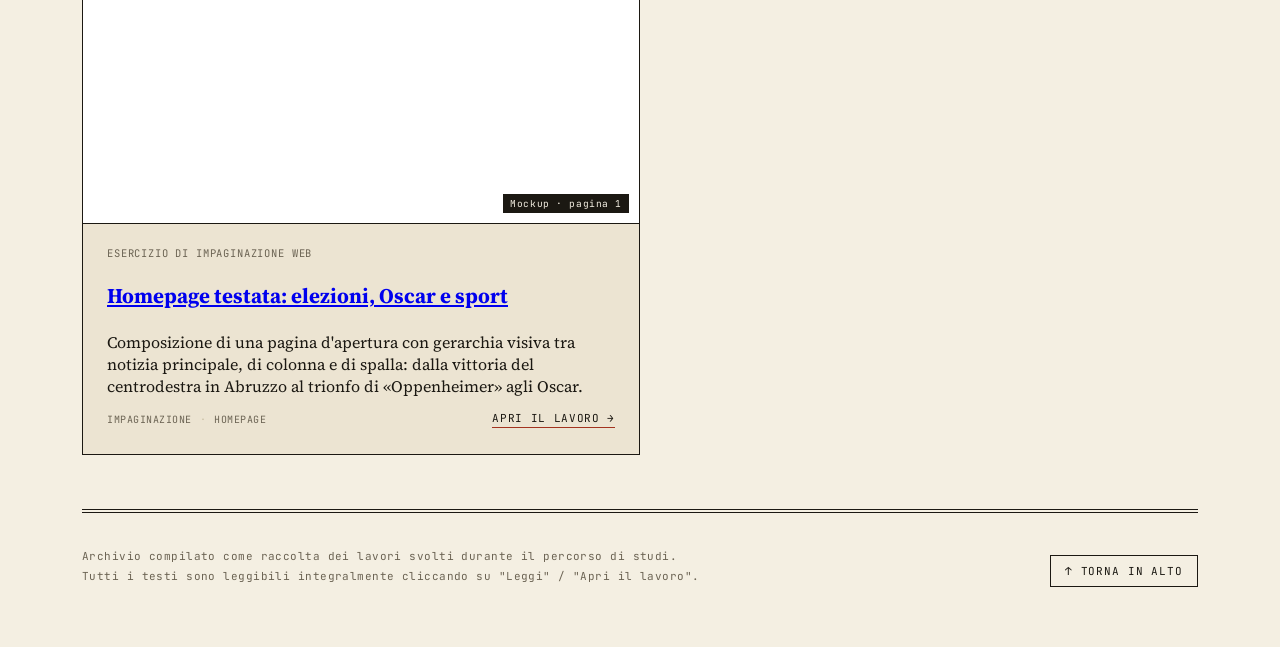
==== commit 47935b36: "aggiornamento portfolio" ====
--- a/index.html
+++ b/index.html
@@ -1,3 +1,7 @@
+<!--git add .
+git commit -m "messaggio"
+git push-->
+
 <!DOCTYPE html>
 <html lang="it">
 <head>
@@ -197,7 +201,7 @@
     <div class="grid">
       <article class="visual-card">
         <div class="frame">
-          <img src="img/preview-mockup-sito.pdf" alt="Mockup homepage con notizie su elezioni in Abruzzo, Formula 1, tragedia in montagna e Oscar 2024">
+          <img src="img/preview-mockup-sito.png" alt="Mockup homepage con notizie su elezioni in Abruzzo, Formula 1, tragedia in montagna e Oscar 2024">
           <span class="ph-label">Mockup · pagina 1</span>
         </div>
         <div class="vc-body">
@@ -212,24 +216,7 @@
           </div>
         </div>
       </article>
-
-      <article class="visual-card">
-        <div class="frame">
-          <img src="img/preview-mockup-report.pdf" alt="Mockup homepage in stile Report con titoli di cronaca internazionale e nazionale">
-          <span class="ph-label">Mockup · pagina 1</span>
-        </div>
-        <div class="vc-body">
-          <div class="card-top" style="margin-bottom:8px;">
-            <span class="byline">Esercizio di impaginazione web</span>
-          </div>
-          <h3 style="font-size:21px;"><a href="articoli/mockup-report-homepage.html">Homepage in stile «Report»</a></h3>
-          <p class="lede" style="margin-bottom:14px;">Una griglia di titoli essenziale, ispirata all'identità grafica del programma Report, per organizzare notizie di cronaca e attualità internazionale in un'unica schermata.</p>
-          <div class="card-foot">
-            <div class="tag-row"><span class="tag">Impaginazione</span><span class="tag">Rassegna stampa</span></div>
-            <a class="read-link" href="articoli/mockup-report-homepage.html">Apri il lavoro</a>
-          </div>
-        </div>
-      </article>
+    
     </div>
   </section>
 
